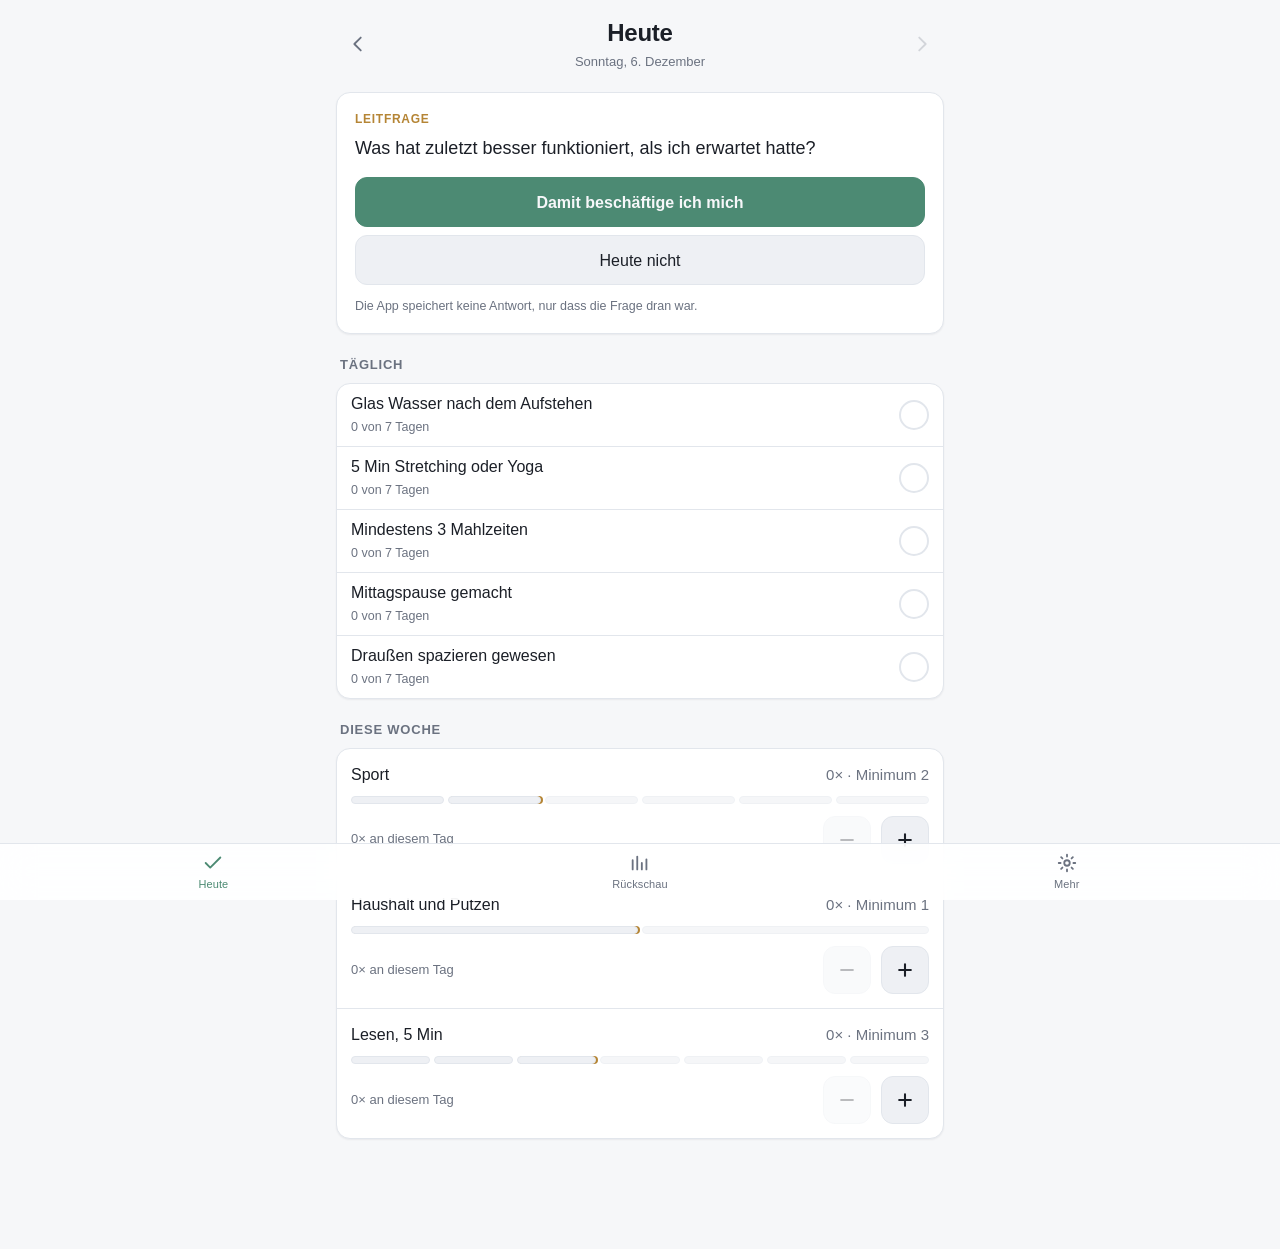
==== index.html @ e4ce7b10 "Fundament und Heute-Ansicht - dates.js: Wochenlogik mit Montag als Wochenstart, Wochenschluessel   i" ====
<!DOCTYPE html>
<html lang="de">
<head>
<meta charset="utf-8">
<meta name="viewport" content="width=device-width, initial-scale=1, viewport-fit=cover">
<meta name="color-scheme" content="light dark">
<meta name="theme-color" content="#14171D" media="(prefers-color-scheme: dark)">
<meta name="theme-color" content="#F6F7F9" media="(prefers-color-scheme: light)">
<meta name="apple-mobile-web-app-capable" content="yes">
<meta name="mobile-web-app-capable" content="yes">
<meta name="apple-mobile-web-app-status-bar-style" content="black-translucent">
<meta name="apple-mobile-web-app-title" content="Standards">
<title>Standards</title>
<link rel="stylesheet" href="css/style.css">
</head>
<body>

<main id="main">

  <!-- ========== HEUTE ========== -->
  <section class="view" id="view-heute">
    <div class="daynav">
      <button class="daynav-btn" id="dayPrev" aria-label="Vorheriger Tag">
        <svg viewBox="0 0 24 24" aria-hidden="true"><path d="M15 5l-7 7 7 7"/></svg>
      </button>
      <div class="daynav-label">
        <h1 id="dayLabel">Heute</h1>
        <p class="daynav-sub" id="daySub"></p>
      </div>
      <button class="daynav-btn" id="dayNext" aria-label="Nächster Tag">
        <svg viewBox="0 0 24 24" aria-hidden="true"><path d="M9 5l7 7-7 7"/></svg>
      </button>
    </div>

    <div id="reflectionSlot"></div>

    <h2 class="section-title">Täglich</h2>
    <div class="card" id="dailyList"></div>

    <h2 class="section-title" id="weekTitle">Diese Woche</h2>
    <div class="card" id="quotaList"></div>

    <p class="footnote" id="heuteFootnote"></p>
  </section>

  <!-- ========== RÜCKSCHAU ========== -->
  <section class="view hidden" id="view-rueckschau">
    <div class="daynav">
      <button class="daynav-btn" id="monthPrev" aria-label="Vorheriger Monat">
        <svg viewBox="0 0 24 24" aria-hidden="true"><path d="M15 5l-7 7 7 7"/></svg>
      </button>
      <div class="daynav-label">
        <h1 id="monthLabel">Monat</h1>
        <p class="daynav-sub">Rückschau</p>
      </div>
      <button class="daynav-btn" id="monthNext" aria-label="Nächster Monat">
        <svg viewBox="0 0 24 24" aria-hidden="true"><path d="M9 5l7 7-7 7"/></svg>
      </button>
    </div>
    <div id="rueckschauBody">
      <p class="placeholder">Wird im nächsten Schritt gebaut.</p>
    </div>
  </section>

  <!-- ========== EINSTELLUNGEN ========== -->
  <section class="view hidden" id="view-einstellungen">
    <div class="daynav daynav-plain">
      <div class="daynav-label">
        <h1>Einstellungen</h1>
        <p class="daynav-sub">Habits, Sicherung, Darstellung</p>
      </div>
    </div>
    <div id="einstellungenBody">
      <p class="placeholder">Wird im nächsten Schritt gebaut.</p>
    </div>
  </section>

</main>

<nav class="tabbar" id="tabbar">
  <button class="tab is-active" data-view="heute">
    <svg viewBox="0 0 24 24" aria-hidden="true"><path d="M4 12l5 5L20 6"/></svg>
    <span>Heute</span>
  </button>
  <button class="tab" data-view="rueckschau">
    <svg viewBox="0 0 24 24" aria-hidden="true"><path d="M4 19V9m5 10V5m5 14v-7m5 7V8"/></svg>
    <span>Rückschau</span>
  </button>
  <button class="tab" data-view="einstellungen">
    <svg viewBox="0 0 24 24" aria-hidden="true"><circle cx="12" cy="12" r="3"/><path d="M12 3v2m0 14v2M3 12h2m14 0h2M5.6 5.6l1.4 1.4m10 10l1.4 1.4m0-12.8l-1.4 1.4m-10 10l-1.4 1.4"/></svg>
    <span>Mehr</span>
  </button>
</nav>

<script src="js/dates.js"></script>
<script src="js/questions.js"></script>
<script src="js/storage.js"></script>
<script src="js/stats.js"></script>
<script src="js/app.js"></script>
</body>
</html>
---- css/style.css ----
/* style.css — Darstellung.
 *
 * Zwei Grundregeln, die sich durch die ganze Datei ziehen:
 *  1. Kein Rot, keine Warnfarben, keine Ausrufezeichen. Nicht erfuellt heisst
 *     hier: neutral, unauffaellig, ohne Farbe. Erfuellt bekommt Farbe.
 *  2. Alles Bedienbare liegt im unteren Bereich und ist mindestens 48px hoch,
 *     damit es sich einhaendig mit dem Daumen treffen laesst.
 */

/* ---------- Farben ---------- */

:root {
  --bg: #F6F7F9;
  --surface: #FFFFFF;
  --surface-2: #EEF0F4;
  --border: #E2E6EC;
  --text: #1B1F27;
  --muted: #6B7280;
  --accent: #4C8A73;          /* erfuellt */
  --accent-soft: rgba(76, 138, 115, .12);
  --sand: #B58535;            /* Minimum-Markierung */
  --sand-soft: rgba(181, 133, 53, .14);
  --shadow: 0 1px 2px rgba(16, 20, 28, .06);
  --radius: 14px;
}

@media (prefers-color-scheme: dark) {
  :root {
    --bg: #14171D;
    --surface: #1B1F27;
    --surface-2: #232833;
    --border: #2C333F;
    --text: #E7EAF0;
    --muted: #98A2B3;
    --accent: #7FB09C;
    --accent-soft: rgba(127, 176, 156, .16);
    --sand: #E0B87A;
    --sand-soft: rgba(224, 184, 122, .16);
    --shadow: none;
  }
}

/* Manuelle Auswahl in den Einstellungen schlaegt die Systemeinstellung */
:root[data-theme="light"] {
  --bg: #F6F7F9; --surface: #FFFFFF; --surface-2: #EEF0F4; --border: #E2E6EC;
  --text: #1B1F27; --muted: #6B7280; --accent: #4C8A73;
  --accent-soft: rgba(76, 138, 115, .12); --sand: #B58535;
  --sand-soft: rgba(181, 133, 53, .14); --shadow: 0 1px 2px rgba(16, 20, 28, .06);
}
:root[data-theme="dark"] {
  --bg: #14171D; --surface: #1B1F27; --surface-2: #232833; --border: #2C333F;
  --text: #E7EAF0; --muted: #98A2B3; --accent: #7FB09C;
  --accent-soft: rgba(127, 176, 156, .16); --sand: #E0B87A;
  --sand-soft: rgba(224, 184, 122, .16); --shadow: none;
}

/* ---------- Grundlagen ---------- */

* { box-sizing: border-box; }

html, body {
  margin: 0;
  padding: 0;
  background: var(--bg);
  color: var(--text);
}

body {
  font-family: -apple-system, BlinkMacSystemFont, "Segoe UI", Roboto, sans-serif;
  font-size: 17px;
  line-height: 1.45;
  -webkit-font-smoothing: antialiased;
  -webkit-tap-highlight-color: transparent;
  overscroll-behavior-y: contain;
}

button {
  font: inherit;
  color: inherit;
  background: none;
  border: none;
  cursor: pointer;
  -webkit-tap-highlight-color: transparent;
}

svg { width: 22px; height: 22px; fill: none; stroke: currentColor;
      stroke-width: 2; stroke-linecap: round; stroke-linejoin: round; }

.hidden { display: none !important; }

/* Der Inhalt muss oben unter der Statusleiste und unten ueber der
   Tab-Leiste und dem Home-Indikator liegen. */
#main {
  padding: calc(env(safe-area-inset-top) + 12px) 16px
           calc(env(safe-area-inset-bottom) + 92px) 16px;
  max-width: 640px;
  margin: 0 auto;
}

/* ---------- Kopfbereich mit Navigation ---------- */

.daynav {
  display: flex;
  align-items: center;
  gap: 8px;
  margin: 4px 0 20px;
}

.daynav-plain { min-height: 56px; }

.daynav-label { flex: 1; text-align: center; min-width: 0; }
.daynav-plain .daynav-label { text-align: left; }

.daynav-label h1 {
  margin: 0;
  font-size: 24px;
  font-weight: 650;
  letter-spacing: -.01em;
}

.daynav-sub {
  margin: 2px 0 0;
  font-size: 13px;
  color: var(--muted);
}

.daynav-btn {
  width: 44px; height: 44px;
  display: grid; place-items: center;
  border-radius: 50%;
  color: var(--muted);
  flex: none;
}
.daynav-btn:active { background: var(--surface-2); }
.daynav-btn:disabled { opacity: .25; cursor: default; }

/* ---------- Abschnitte und Karten ---------- */

.section-title {
  margin: 22px 4px 8px;
  font-size: 13px;
  font-weight: 600;
  text-transform: uppercase;
  letter-spacing: .06em;
  color: var(--muted);
}

.card {
  background: var(--surface);
  border: 1px solid var(--border);
  border-radius: var(--radius);
  box-shadow: var(--shadow);
  overflow: hidden;
}

.footnote {
  margin: 18px 4px 0;
  font-size: 13px;
  color: var(--muted);
}

.placeholder {
  color: var(--muted);
  font-size: 15px;
  padding: 24px 4px;
}

/* ---------- Zeile: taegliches Habit ---------- */

.row {
  display: flex;
  align-items: center;
  gap: 12px;
  width: 100%;
  min-height: 60px;
  padding: 10px 14px;
  text-align: left;
  border-bottom: 1px solid var(--border);
}
.row:last-child { border-bottom: none; }
.row:active { background: var(--surface-2); }

.row-text { flex: 1; min-width: 0; }

.row-name { display: block; font-size: 16px; line-height: 1.3; }

.row-meta {
  display: block;
  font-size: 12.5px;
  color: var(--muted);
  margin-top: 3px;
}

/* Das Haekchen liegt rechts, weil der Daumen dort landet. */
.tick {
  flex: none;
  width: 30px; height: 30px;
  border-radius: 50%;
  border: 2px solid var(--border);
  display: grid; place-items: center;
  color: transparent;
  transition: background-color .12s ease, border-color .12s ease;
}
.tick svg { width: 17px; height: 17px; stroke-width: 3; }

.row.is-done .tick {
  background: var(--accent);
  border-color: var(--accent);
  color: var(--bg);
}
.row.is-done .row-name { color: var(--muted); }

/* ---------- Zeile: Wochenquote ---------- */

.qrow {
  padding: 14px;
  border-bottom: 1px solid var(--border);
}
.qrow:last-child { border-bottom: none; }

.qrow-head {
  display: flex;
  align-items: baseline;
  justify-content: space-between;
  gap: 12px;
}

.qrow-name { font-size: 16px; }

.qrow-count {
  font-size: 15px;
  color: var(--muted);
  font-variant-numeric: tabular-nums;
  white-space: nowrap;
}
.qrow.is-met .qrow-count { color: var(--accent); }

/* Segmentbalken: die ersten Segmente sind das Minimum, der Rest ist Bonus. */
.pips {
  display: flex;
  gap: 4px;
  margin: 10px 0 12px;
  align-items: center;
}

.pip {
  height: 8px;
  flex: 1;
  border-radius: 4px;
  background: var(--surface-2);
  border: 1px solid var(--border);
}
.pip.is-bonus { opacity: .55; }
.pip.is-on { background: var(--accent); border-color: var(--accent); }
/* Die Grenze zum Bonusbereich wird markiert, nicht bewertet. */
.pip.is-boundary { box-shadow: 2px 0 0 0 var(--sand); }

.pip-extra {
  font-size: 12px;
  color: var(--accent);
  font-variant-numeric: tabular-nums;
  flex: none;
  padding-left: 2px;
}

.qrow-controls {
  display: flex;
  align-items: center;
  gap: 10px;
  justify-content: flex-end;
}

.stepper {
  width: 48px; height: 48px;
  border-radius: 12px;
  background: var(--surface-2);
  border: 1px solid var(--border);
  display: grid; place-items: center;
  color: var(--text);
}
.stepper:active { background: var(--border); }
.stepper:disabled { opacity: .3; }
.stepper svg { width: 20px; height: 20px; stroke-width: 2.5; }

.qrow-today {
  font-size: 13px;
  color: var(--muted);
  margin-right: auto;
  font-variant-numeric: tabular-nums;
}

/* ---------- Reflexionskarte ---------- */

.reflection {
  background: var(--surface);
  border: 1px solid var(--border);
  border-radius: var(--radius);
  padding: 18px;
  margin-bottom: 4px;
  box-shadow: var(--shadow);
}

.reflection-kicker {
  font-size: 12px;
  font-weight: 600;
  text-transform: uppercase;
  letter-spacing: .06em;
  color: var(--sand);
  margin: 0 0 8px;
}

.reflection-q {
  margin: 0 0 16px;
  font-size: 18px;
  line-height: 1.4;
}

.reflection-actions {
  display: flex;
  flex-direction: column;
  gap: 8px;
}

.btn {
  min-height: 50px;
  border-radius: 12px;
  padding: 12px 16px;
  font-size: 16px;
  border: 1px solid var(--border);
  background: var(--surface-2);
  width: 100%;
}
.btn:active { opacity: .7; }

.btn-primary {
  background: var(--accent);
  border-color: var(--accent);
  color: var(--bg);
  font-weight: 600;
}

.reflection-note {
  margin: 12px 0 0;
  font-size: 12.5px;
  color: var(--muted);
}

/* ---------- Tab-Leiste ---------- */

.tabbar {
  position: fixed;
  left: 0; right: 0; bottom: 0;
  display: flex;
  background: color-mix(in srgb, var(--surface) 88%, transparent);
  -webkit-backdrop-filter: saturate(180%) blur(16px);
  backdrop-filter: saturate(180%) blur(16px);
  border-top: 1px solid var(--border);
  padding-bottom: env(safe-area-inset-bottom);
  z-index: 10;
}

.tab {
  flex: 1;
  min-height: 56px;
  display: flex;
  flex-direction: column;
  align-items: center;
  justify-content: center;
  gap: 3px;
  color: var(--muted);
  padding: 6px 0;
}
.tab span { font-size: 11px; letter-spacing: .01em; }
.tab.is-active { color: var(--accent); }
.tab:active { opacity: .6; }
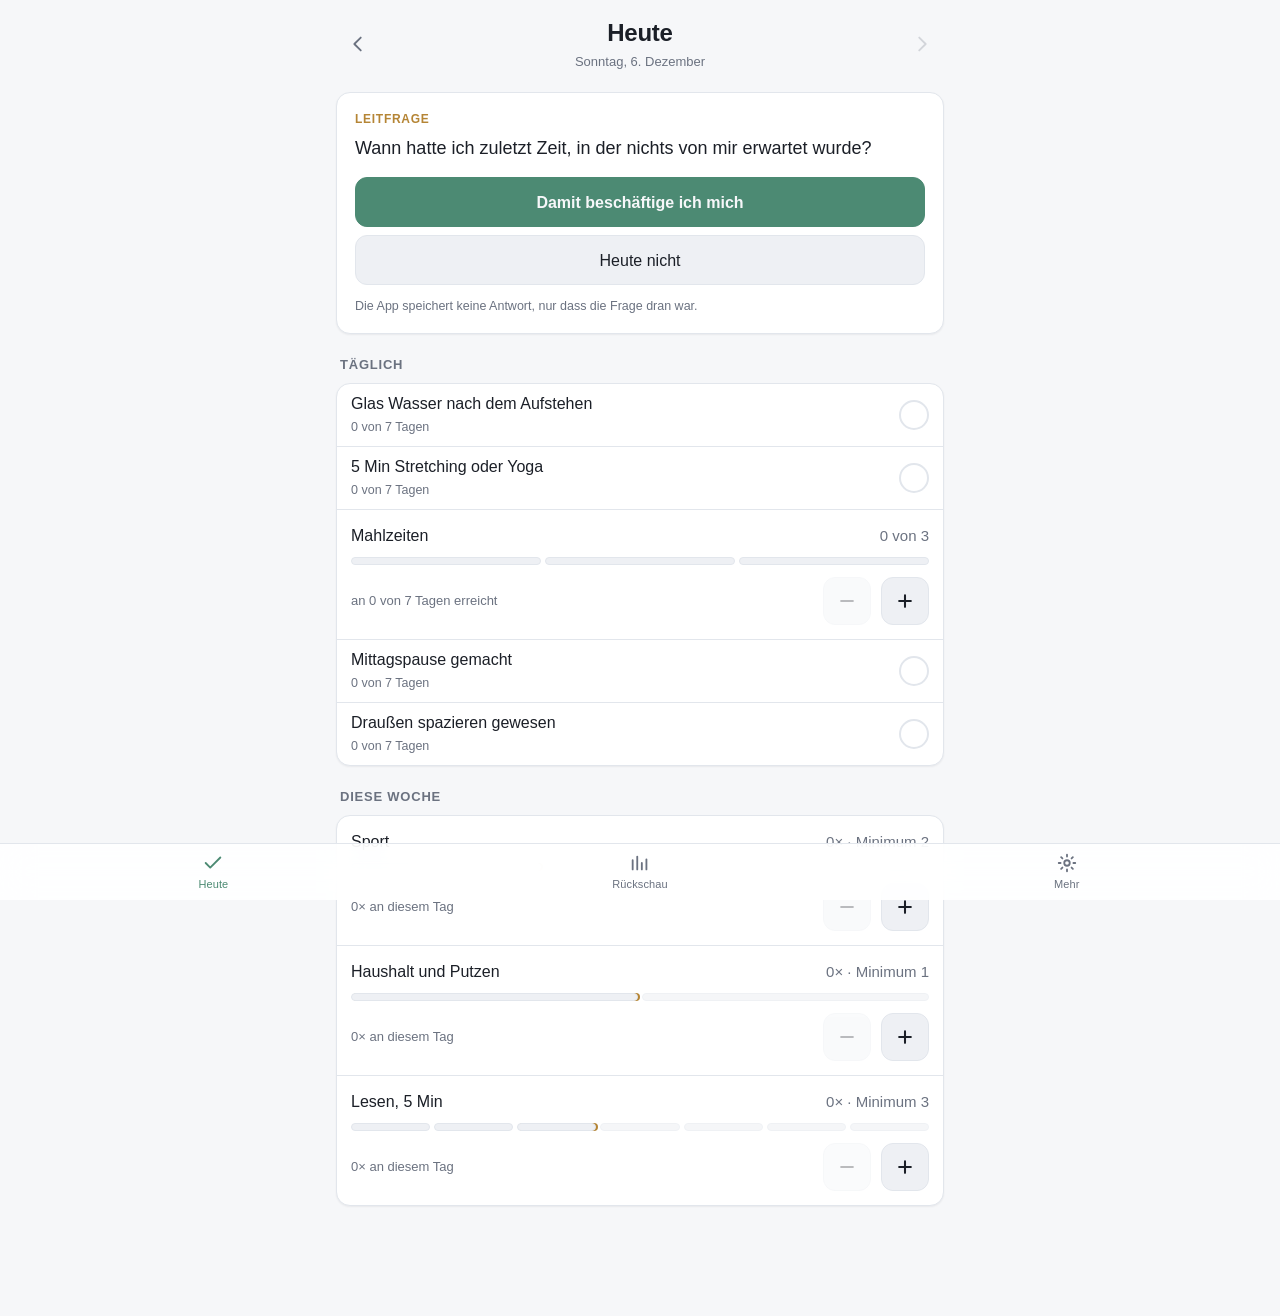
==== commit 12a5ecff: "App-Icon fuer Home-Bildschirm ergaenzt Einfaches Icon (Haken auf gruenem Grund) als apple-touch-icon" ====
--- a/index.html
+++ b/index.html
@@ -10,6 +10,7 @@
 <meta name="mobile-web-app-capable" content="yes">
 <meta name="apple-mobile-web-app-status-bar-style" content="black-translucent">
 <meta name="apple-mobile-web-app-title" content="Standards">
+<link rel="apple-touch-icon" href="icons/apple-touch-icon.png">
 <title>Standards</title>
 <link rel="stylesheet" href="css/style.css">
 </head>
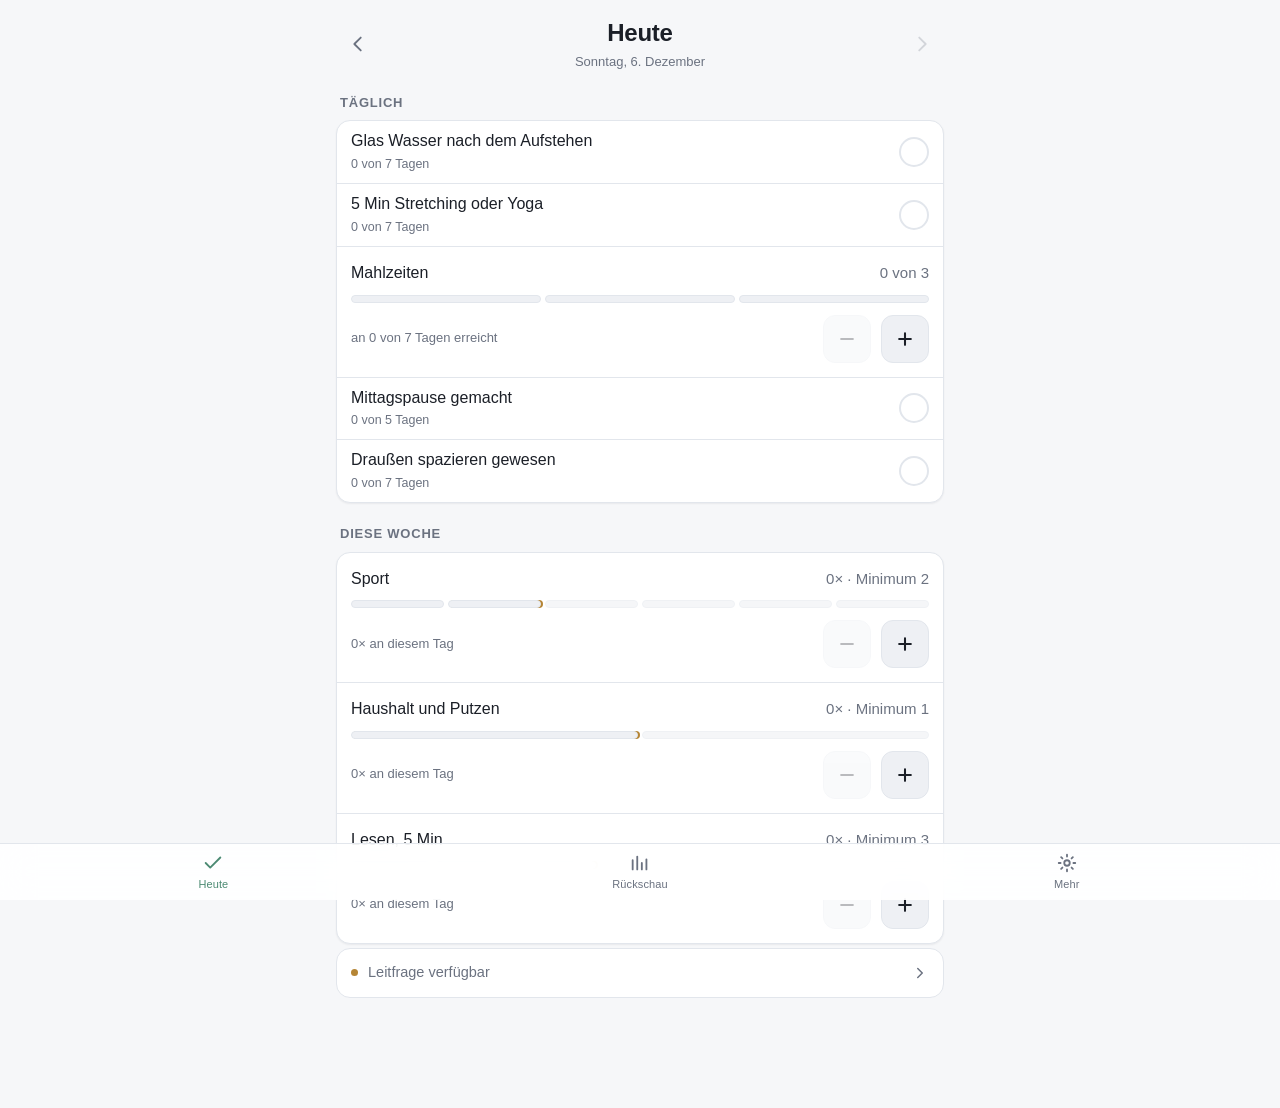
==== commit 2addceaa: "Rueckschau-Ansicht, Reflexion unauffaelliger, Werktags-Habits - Rueckschau: Prozentwert gegen Vormon" ====
--- a/index.html
+++ b/index.html
@@ -33,13 +33,13 @@
       </button>
     </div>
 
-    <div id="reflectionSlot"></div>
-
     <h2 class="section-title">Täglich</h2>
     <div class="card" id="dailyList"></div>
 
     <h2 class="section-title" id="weekTitle">Diese Woche</h2>
     <div class="card" id="quotaList"></div>
+
+    <div id="reflectionSlot"></div>
 
     <p class="footnote" id="heuteFootnote"></p>
   </section>
--- a/css/style.css
+++ b/css/style.css
@@ -289,6 +289,39 @@
   font-variant-numeric: tabular-nums;
 }
 
+/* ---------- Reflexion: unauffaelliger Anstoss ---------- */
+
+.reflect-teaser {
+  display: flex;
+  align-items: center;
+  gap: 10px;
+  width: 100%;
+  min-height: 50px;
+  padding: 12px 14px;
+  margin: 4px 0 0;
+  border-radius: var(--radius);
+  background: var(--surface);
+  border: 1px solid var(--border);
+  color: var(--muted);
+  font-size: 14.5px;
+  text-align: left;
+}
+.reflect-teaser:active { background: var(--surface-2); }
+
+.reflect-teaser-dot {
+  width: 7px; height: 7px;
+  border-radius: 50%;
+  background: var(--sand);
+  flex: none;
+}
+
+.reflect-teaser svg {
+  width: 18px; height: 18px;
+  margin-left: auto;
+  color: var(--muted);
+  flex: none;
+}
+
 /* ---------- Reflexionskarte ---------- */
 
 .reflection {
@@ -345,6 +378,114 @@
   color: var(--muted);
 }
 
+/* ---------- Rückschau ---------- */
+
+.stat-hero {
+  text-align: center;
+  padding: 8px 0 26px;
+}
+
+.stat-hero-value {
+  font-size: 48px;
+  font-weight: 700;
+  letter-spacing: -.02em;
+  font-variant-numeric: tabular-nums;
+}
+.stat-hero-empty { color: var(--muted); font-size: 32px; }
+
+.stat-hero-label {
+  margin-top: 4px;
+  font-size: 14px;
+  color: var(--muted);
+}
+
+.bar-row {
+  display: flex;
+  align-items: center;
+  gap: 10px;
+  padding: 11px 14px;
+  border-bottom: 1px solid var(--border);
+}
+.bar-row:last-child { border-bottom: none; }
+
+.bar-row-label {
+  width: 46px; flex: none;
+  font-size: 13px; color: var(--muted);
+}
+
+.bar-track {
+  flex: 1; height: 9px;
+  border-radius: 5px;
+  background: var(--surface-2);
+  overflow: hidden;
+}
+.bar-fill { display: block; height: 100%; background: var(--accent); border-radius: 5px; }
+
+.bar-row-value {
+  width: 42px; flex: none; text-align: right;
+  font-size: 13.5px; font-variant-numeric: tabular-nums; color: var(--muted);
+}
+
+.pctrow {
+  display: flex;
+  align-items: center;
+  justify-content: space-between;
+  gap: 12px;
+  padding: 13px 14px;
+}
+.qgroup { border-bottom: 1px solid var(--border); }
+.qgroup:last-child { border-bottom: none; }
+.card > .pctrow { border-bottom: 1px solid var(--border); }
+.card > .pctrow:last-child { border-bottom: none; }
+
+.pctrow-name { font-size: 15.5px; }
+.pctrow-value {
+  font-size: 15px; color: var(--accent);
+  font-variant-numeric: tabular-nums; flex: none;
+}
+
+.weekchips {
+  display: flex;
+  gap: 5px;
+  padding: 0 14px 14px;
+}
+
+.weekchip {
+  flex: 1;
+  min-width: 0;
+  text-align: center;
+  padding: 7px 2px;
+  border-radius: 8px;
+  background: var(--surface-2);
+  border: 1px solid var(--border);
+  font-size: 12.5px;
+  font-variant-numeric: tabular-nums;
+  color: var(--muted);
+}
+.weekchip.is-met {
+  background: var(--accent-soft);
+  border-color: var(--accent);
+  color: var(--accent);
+  font-weight: 600;
+}
+.weekchip.is-empty { opacity: .4; }
+
+.weekchip-date {
+  display: block;
+  font-size: 10px;
+  color: var(--muted);
+  margin-top: 2px;
+  font-weight: 400;
+}
+
+.over-note { padding: 14px; }
+.over-line {
+  margin: 0 0 8px;
+  font-size: 14.5px;
+  line-height: 1.5;
+}
+.over-line:last-child { margin-bottom: 0; }
+
 /* ---------- Tab-Leiste ---------- */
 
 .tabbar {
